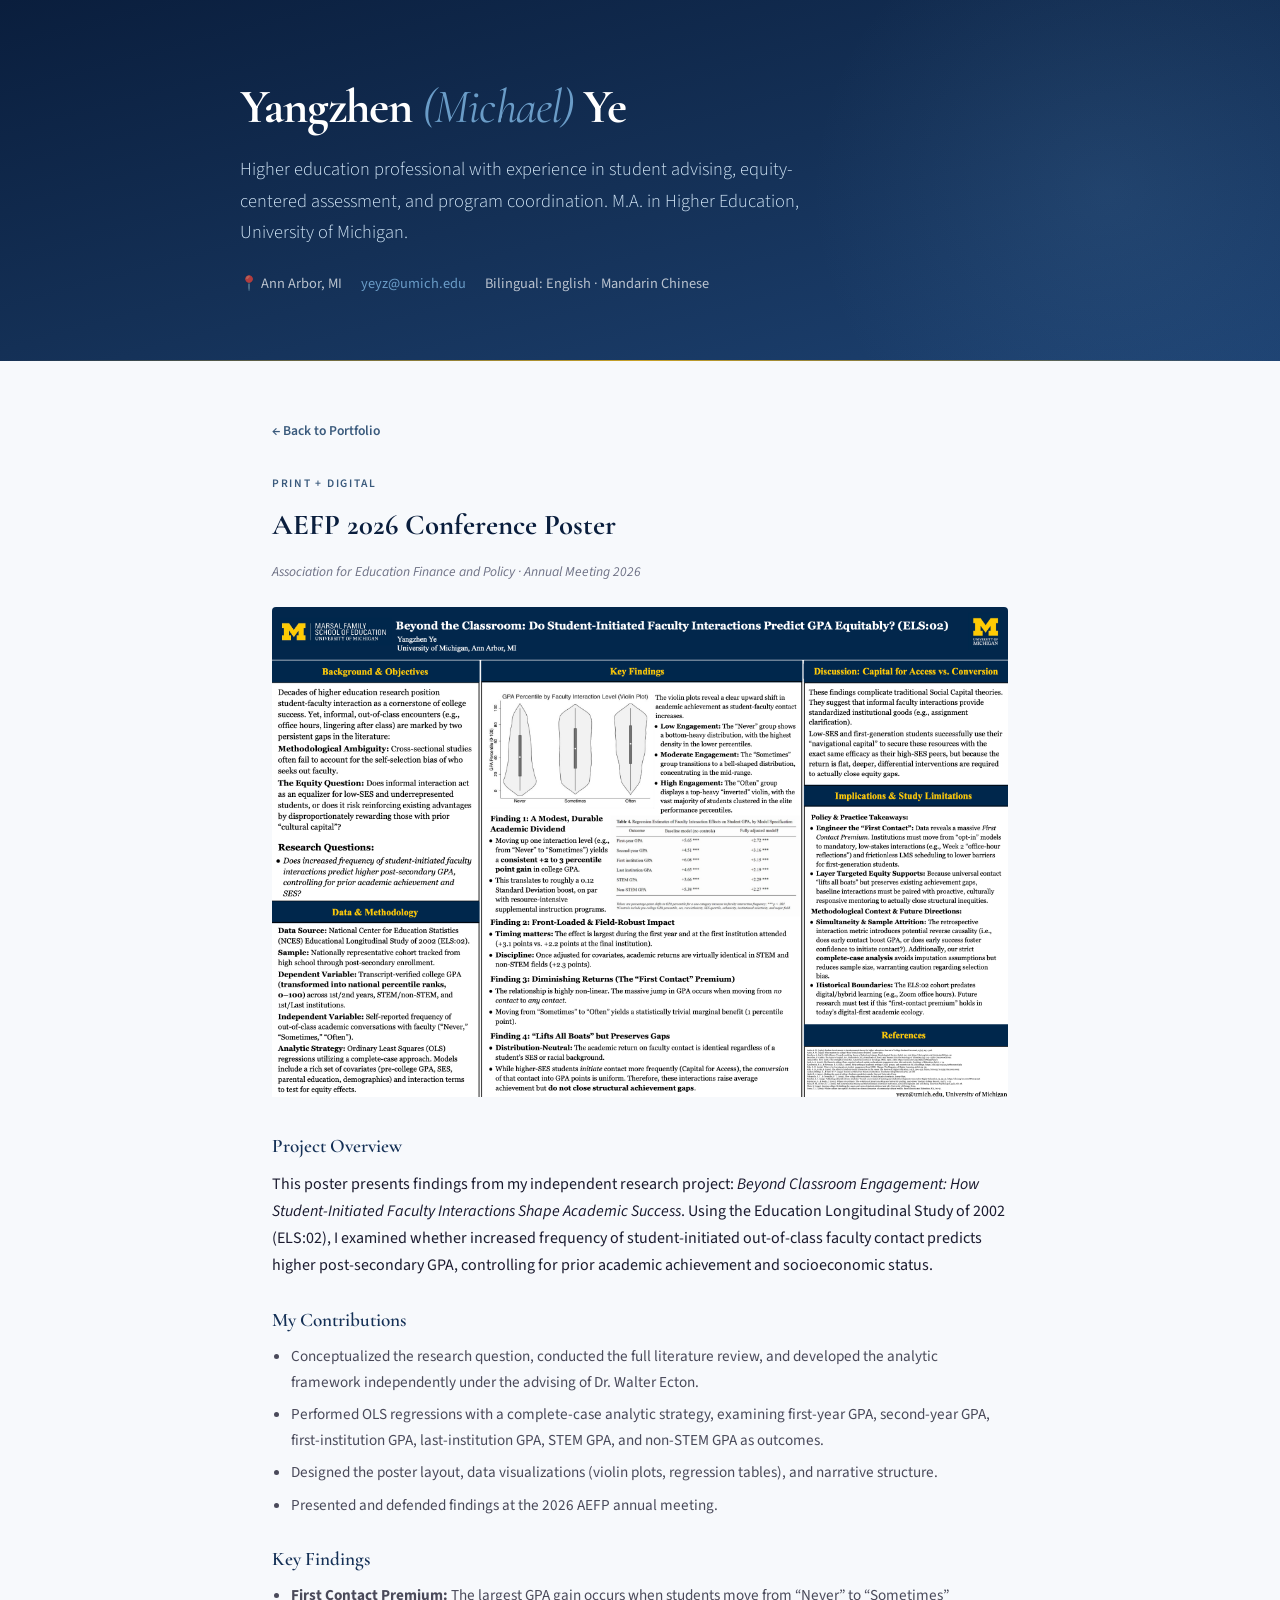
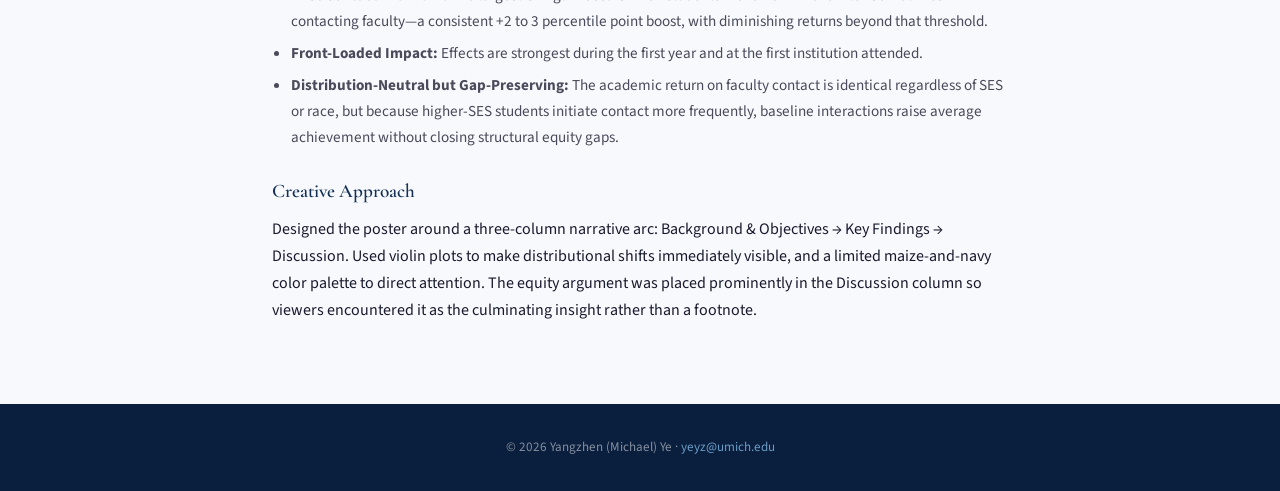
==== aefp.html @ fb5f132b "Add files via upload" ====
<!DOCTYPE html>
<html lang="en">
<head>
<meta charset="UTF-8">
<meta name="viewport" content="width=device-width, initial-scale=1.0">
<title>AEFP 2026 Conference Poster &mdash; Yangzhen (Michael) Ye</title>
<link rel="preconnect" href="https://fonts.googleapis.com"><link href="https://fonts.googleapis.com/css2?family=Cormorant+Garamond:ital,wght@0,400;0,600;0,700;1,400&family=Source+Sans+3:wght@300;400;500;600&display=swap" rel="stylesheet">
<style>
*, *::before, *::after { margin: 0; padding: 0; box-sizing: border-box; }
:root {
  --navy: #0a1e3d; --navy-mid: #143056; --navy-light: #1d4272;
  --slate: #3a5a7c; --sky: #6a9cc7; --ice: #d0e4f5;
  --cream: #f7f9fc; --white: #ffffff; --gold: #c9a227;
  --text: #1a1a2e; --text-mid: #4a4a5a; --text-light: #6e7185;
  --font-display: 'Cormorant Garamond', Georgia, serif;
  --font-body: 'Source Sans 3', 'Segoe UI', sans-serif;
}
html { scroll-behavior: smooth; }
body { font-family: var(--font-body); color: var(--text); background: var(--cream); line-height: 1.7; -webkit-font-smoothing: antialiased; }

/* HERO */
.hero { background: linear-gradient(165deg, var(--navy) 0%, var(--navy-mid) 50%, var(--navy-light) 100%); color: var(--white); padding: 5rem 2rem 4rem; position: relative; overflow: hidden; }
.hero::before { content: ''; position: absolute; top: -30%; right: -10%; width: 600px; height: 600px; background: radial-gradient(circle, rgba(106,156,199,0.12) 0%, transparent 70%); border-radius: 50%; }
.hero::after { content: ''; position: absolute; bottom: 0; left: 0; right: 0; height: 1px; background: linear-gradient(90deg, transparent, var(--gold), transparent); }
.hero-inner { max-width: 800px; margin: 0 auto; position: relative; z-index: 1; }
.hero h1 { font-family: var(--font-display); font-size: 3rem; font-weight: 700; letter-spacing: -0.02em; line-height: 1.15; margin-bottom: 0.4em; }
.hero h1 span { color: var(--sky); font-weight: 400; font-style: italic; }
.hero-subtitle { font-size: 1.15rem; font-weight: 300; color: var(--ice); max-width: 600px; line-height: 1.7; margin-bottom: 1.5rem; }
.hero-contact { display: flex; flex-wrap: wrap; gap: 1.2rem; font-size: 0.9rem; color: rgba(255,255,255,0.7); }
.hero-contact a { color: var(--sky); text-decoration: none; transition: color 0.2s; }
.hero-contact a:hover { color: var(--gold); }

/* NAV */
.nav { background: var(--white); border-bottom: 1px solid var(--ice); position: sticky; top: 0; z-index: 100; padding: 0 2rem; }
.nav-inner { max-width: 800px; margin: 0 auto; display: flex; gap: 2rem; overflow-x: auto; }
.nav a { display: block; padding: 1rem 0; font-size: 0.82rem; font-weight: 600; text-transform: uppercase; letter-spacing: 0.1em; color: var(--text-light); text-decoration: none; white-space: nowrap; border-bottom: 2px solid transparent; transition: color 0.2s, border-color 0.2s; }
.nav a:hover { color: var(--navy); border-bottom-color: var(--gold); }

/* MAIN */
.main { max-width: 800px; margin: 0 auto; padding: 0 2rem; }
.section { padding: 3.5rem 0 3rem; border-bottom: 1px solid #e2e8f0; }
.section:last-child { border-bottom: none; }
.section-label { font-size: 0.72rem; font-weight: 600; text-transform: uppercase; letter-spacing: 0.15em; color: var(--slate); margin-bottom: 0.5rem; }
.section h2 { font-family: var(--font-display); font-size: 2rem; font-weight: 700; color: var(--navy); margin-bottom: 0.6rem; }
.section-intro { color: var(--text-mid); font-size: 1rem; max-width: 620px; margin-bottom: 2rem; }

/* PROJECT CARD */
.project { background: var(--white); border: 1px solid #e2e8f0; border-radius: 6px; padding: 1.8rem 2rem; margin-bottom: 1.2rem; transition: box-shadow 0.25s, border-color 0.25s; }
.project:hover { box-shadow: 0 4px 20px rgba(10,30,61,0.07); border-color: var(--sky); }
.project-header { display: flex; justify-content: space-between; align-items: flex-start; gap: 1rem; margin-bottom: 0.6rem; }
.project h3 { font-family: var(--font-display); font-size: 1.35rem; font-weight: 600; color: var(--navy-mid); }
.project h3 a { color: inherit; text-decoration: none; border-bottom: 1px solid transparent; transition: border-color 0.2s; }
.project h3 a:hover { border-bottom-color: var(--gold); }
.project-tag { font-size: 0.7rem; font-weight: 600; text-transform: uppercase; letter-spacing: 0.08em; padding: 0.25em 0.7em; border-radius: 3px; white-space: nowrap; flex-shrink: 0; }
.tag-print { background: var(--ice); color: var(--navy-mid); }
.tag-digital { background: #e8f5e9; color: #2e6b33; }
.tag-both { background: #fff3e0; color: #8a5a00; }
.project-context { font-size: 0.85rem; color: var(--text-light); margin-bottom: 0.7rem; font-style: italic; }
.project p { color: var(--text-mid); font-size: 0.95rem; line-height: 1.7; margin-bottom: 0.8rem; }

/* THUMBNAIL (overview on index) */
.project-thumb { width: 100%; aspect-ratio: 16/9; border-radius: 4px; margin-bottom: 1rem; overflow: hidden; cursor: pointer; }
.project-thumb img { width: 100%; height: 100%; object-fit: cover; transition: transform 0.3s; }
.project-thumb:hover img { transform: scale(1.03); }
.project-thumb.ratio-3-2 { aspect-ratio: 3/2; }
.project-thumb img.contain { object-fit: contain; background: #f0f4f8; }
.project-thumb img.dark-bg { background: #0a1e3d; }

/* EXPANDABLE DETAILS */
.project-details { max-height: 0; overflow: hidden; transition: max-height 0.4s ease; }
.project.expanded .project-details { max-height: 600px; }
.expand-btn { display: inline-flex; align-items: center; gap: 0.4rem; font-size: 0.82rem; font-weight: 600; color: var(--slate); background: none; border: none; cursor: pointer; padding: 0.5rem 0; transition: color 0.2s; }
.expand-btn:hover { color: var(--navy); }
.expand-btn .arrow { display: inline-block; transition: transform 0.3s; font-size: 0.7rem; }
.project.expanded .expand-btn .arrow { transform: rotate(180deg); }

/* PROJECT APPROACH */
.project-approach { background: var(--cream); border-left: 3px solid var(--gold); padding: 0.8rem 1rem; margin-top: 1rem; border-radius: 0 4px 4px 0; }
.project-approach strong { font-size: 0.78rem; text-transform: uppercase; letter-spacing: 0.08em; color: var(--slate); display: block; margin-bottom: 0.3rem; }
.project-approach span { font-size: 0.9rem; color: var(--text-mid); line-height: 1.6; }

/* VIEW PROJECT LINK */
.project-link { display: inline-block; margin-top: 0.8rem; font-size: 0.85rem; font-weight: 600; color: var(--navy-mid); text-decoration: none; border-bottom: 1px solid var(--sky); padding-bottom: 1px; transition: color 0.2s, border-color 0.2s; }
.project-link:hover { color: var(--gold); border-color: var(--gold); }

/* IMAGE GALLERY (detail pages) */
.project-gallery { display: grid; gap: 8px; margin-bottom: 1rem; border-radius: 4px; overflow: hidden; }
.project-gallery.grid-2 { grid-template-columns: 1fr 1fr; }
.project-gallery.grid-2 img { aspect-ratio: 4/3; }
.project-gallery.grid-3 { grid-template-columns: 1fr 1fr 1fr; }
.project-gallery img { width: 100%; height: 100%; object-fit: cover; border-radius: 3px; border: 1px solid #e2e8f0; cursor: pointer; transition: transform 0.2s, box-shadow 0.2s; }
.project-gallery img:hover { transform: scale(1.02); box-shadow: 0 2px 12px rgba(10,30,61,0.12); }

/* FULL IMAGE (detail pages) */
.project-full-image { width: 100%; border-radius: 4px; margin-bottom: 1.5rem; overflow: hidden; }
.project-full-image img { width: 100%; object-fit: contain; }

/* ABOUT */
.about-grid { display: grid; grid-template-columns: 1fr 1fr; gap: 1.5rem; }
.about-item h4 { font-size: 0.78rem; font-weight: 600; text-transform: uppercase; letter-spacing: 0.1em; color: var(--slate); margin-bottom: 0.4rem; }
.about-item p { font-size: 0.95rem; color: var(--text-mid); line-height: 1.6; }

/* LIGHTBOX */
.lightbox { display: none; position: fixed; inset: 0; background: rgba(10,30,61,0.92); z-index: 1000; align-items: center; justify-content: center; cursor: zoom-out; padding: 2rem; }
.lightbox.active { display: flex; }
.lightbox img { max-width: 90vw; max-height: 90vh; object-fit: contain; border-radius: 4px; box-shadow: 0 8px 40px rgba(0,0,0,0.4); }

/* FOOTER */
.footer { background: var(--navy); color: rgba(255,255,255,0.5); text-align: center; padding: 2rem; font-size: 0.82rem; margin-top: 2rem; }
.footer a { color: var(--sky); text-decoration: none; }

/* BACK LINK (detail pages) */
.back-link { display: inline-flex; align-items: center; gap: 0.4rem; font-size: 0.85rem; font-weight: 600; color: var(--slate); text-decoration: none; margin-bottom: 2rem; transition: color 0.2s; }
.back-link:hover { color: var(--navy); }

/* DETAIL PAGE BODY */
.detail-body h4 { font-family: var(--font-display); font-size: 1.2rem; font-weight: 600; color: var(--navy-mid); margin: 1.5rem 0 0.5rem; }
.detail-body ul { margin-left: 1.2em; margin-bottom: 1rem; }
.detail-body li { color: var(--text-mid); font-size: 0.95rem; line-height: 1.7; margin-bottom: 0.4rem; }

/* RESPONSIVE */
@media (max-width: 640px) {
  .hero { padding: 3.5rem 1.5rem 3rem; }
  .hero h1 { font-size: 2.2rem; }
  .main { padding: 0 1.5rem; }
  .project { padding: 1.4rem 1.2rem; }
  .about-grid { grid-template-columns: 1fr; }
  .nav-inner { gap: 1.2rem; }
  .project-gallery.grid-3 { grid-template-columns: 1fr 1fr; }
}

@keyframes fadeUp {
  from { opacity: 0; transform: translateY(18px); }
  to { opacity: 1; transform: translateY(0); }
}
.hero-inner > * { animation: fadeUp 0.6s ease-out both; }
.hero h1 { animation-delay: 0.1s; }
.hero-subtitle { animation-delay: 0.2s; }
.hero-contact { animation-delay: 0.3s; }
</style>
</head>
<body>


<header class="hero">
  <div class="hero-inner">
    <h1>Yangzhen <span>(Michael)</span> Ye</h1>
    <p class="hero-subtitle">
      Higher education professional with experience in student advising, equity-centered assessment, and program coordination. M.A. in Higher Education, University of Michigan.
    </p>
    <div class="hero-contact">
      <span>&#x1F4CD; Ann Arbor, MI</span>
      <a href="mailto:yeyz&#64;umich.edu">yeyz&#64;umich.edu</a>
      <span>Bilingual: English &middot; Mandarin Chinese</span>
    </div>
  </div>
</header>


<main class="main">
  <section class="section" style="border-bottom:none;">
    <a href="../index.html" class="back-link">&larr; Back to Portfolio</a>

    <div class="section-label">Print + Digital</div>
    <h2 style="font-size:1.8rem;">AEFP 2026 Conference Poster</h2>
    <p class="project-context" style="margin-bottom:1.5rem;">Association for Education Finance and Policy &middot; Annual Meeting 2026</p>

    
          <div class="project-full-image">
            <img src="../poster.png" alt="Full AEFP 2026 research poster" onclick="openLightbox(this)" style="cursor:pointer;">
          </div>
        

    <div class="detail-body">
      
          <h4>Project Overview</h4>
          <p>This poster presents findings from my independent research project: <em>Beyond Classroom Engagement: How Student-Initiated Faculty Interactions Shape Academic Success</em>. Using the Education Longitudinal Study of 2002 (ELS:02), I examined whether increased frequency of student-initiated out-of-class faculty contact predicts higher post-secondary GPA, controlling for prior academic achievement and socioeconomic status.</p>

          <h4>My Contributions</h4>
          <ul>
            <li>Conceptualized the research question, conducted the full literature review, and developed the analytic framework independently under the advising of Dr. Walter Ecton.</li>
            <li>Performed OLS regressions with a complete-case analytic strategy, examining first-year GPA, second-year GPA, first-institution GPA, last-institution GPA, STEM GPA, and non-STEM GPA as outcomes.</li>
            <li>Designed the poster layout, data visualizations (violin plots, regression tables), and narrative structure.</li>
            <li>Presented and defended findings at the 2026 AEFP annual meeting.</li>
          </ul>

          <h4>Key Findings</h4>
          <ul>
            <li><strong>First Contact Premium:</strong> The largest GPA gain occurs when students move from &ldquo;Never&rdquo; to &ldquo;Sometimes&rdquo; contacting faculty&mdash;a consistent +2 to 3 percentile point boost, with diminishing returns beyond that threshold.</li>
            <li><strong>Front-Loaded Impact:</strong> Effects are strongest during the first year and at the first institution attended.</li>
            <li><strong>Distribution-Neutral but Gap-Preserving:</strong> The academic return on faculty contact is identical regardless of SES or race, but because higher-SES students initiate contact more frequently, baseline interactions raise average achievement without closing structural equity gaps.</li>
          </ul>

          <h4>Creative Approach</h4>
          <p>Designed the poster around a three-column narrative arc: Background &amp; Objectives &rarr; Key Findings &rarr; Discussion. Used violin plots to make distributional shifts immediately visible, and a limited maize-and-navy color palette to direct attention. The equity argument was placed prominently in the Discussion column so viewers encountered it as the culminating insight rather than a footnote.</p>
        
    </div>
  </section>
</main>


<div class="lightbox" id="lightbox" onclick="this.classList.remove('active')">
  <img id="lightbox-img" src="" alt="">
</div>


<footer class="footer">
  <p>&copy; 2026 Yangzhen (Michael) Ye &middot; <a href="mailto:yeyz&#64;umich.edu">yeyz&#64;umich.edu</a></p>
</footer>


<script>
function openLightbox(el) {
  event.stopPropagation();
  var lb = document.getElementById('lightbox');
  document.getElementById('lightbox-img').src = el.src;
  lb.classList.add('active');
}
function toggleExpand(btn) {
  btn.closest('.project').classList.toggle('expanded');
}
</script>

</body>
</html>
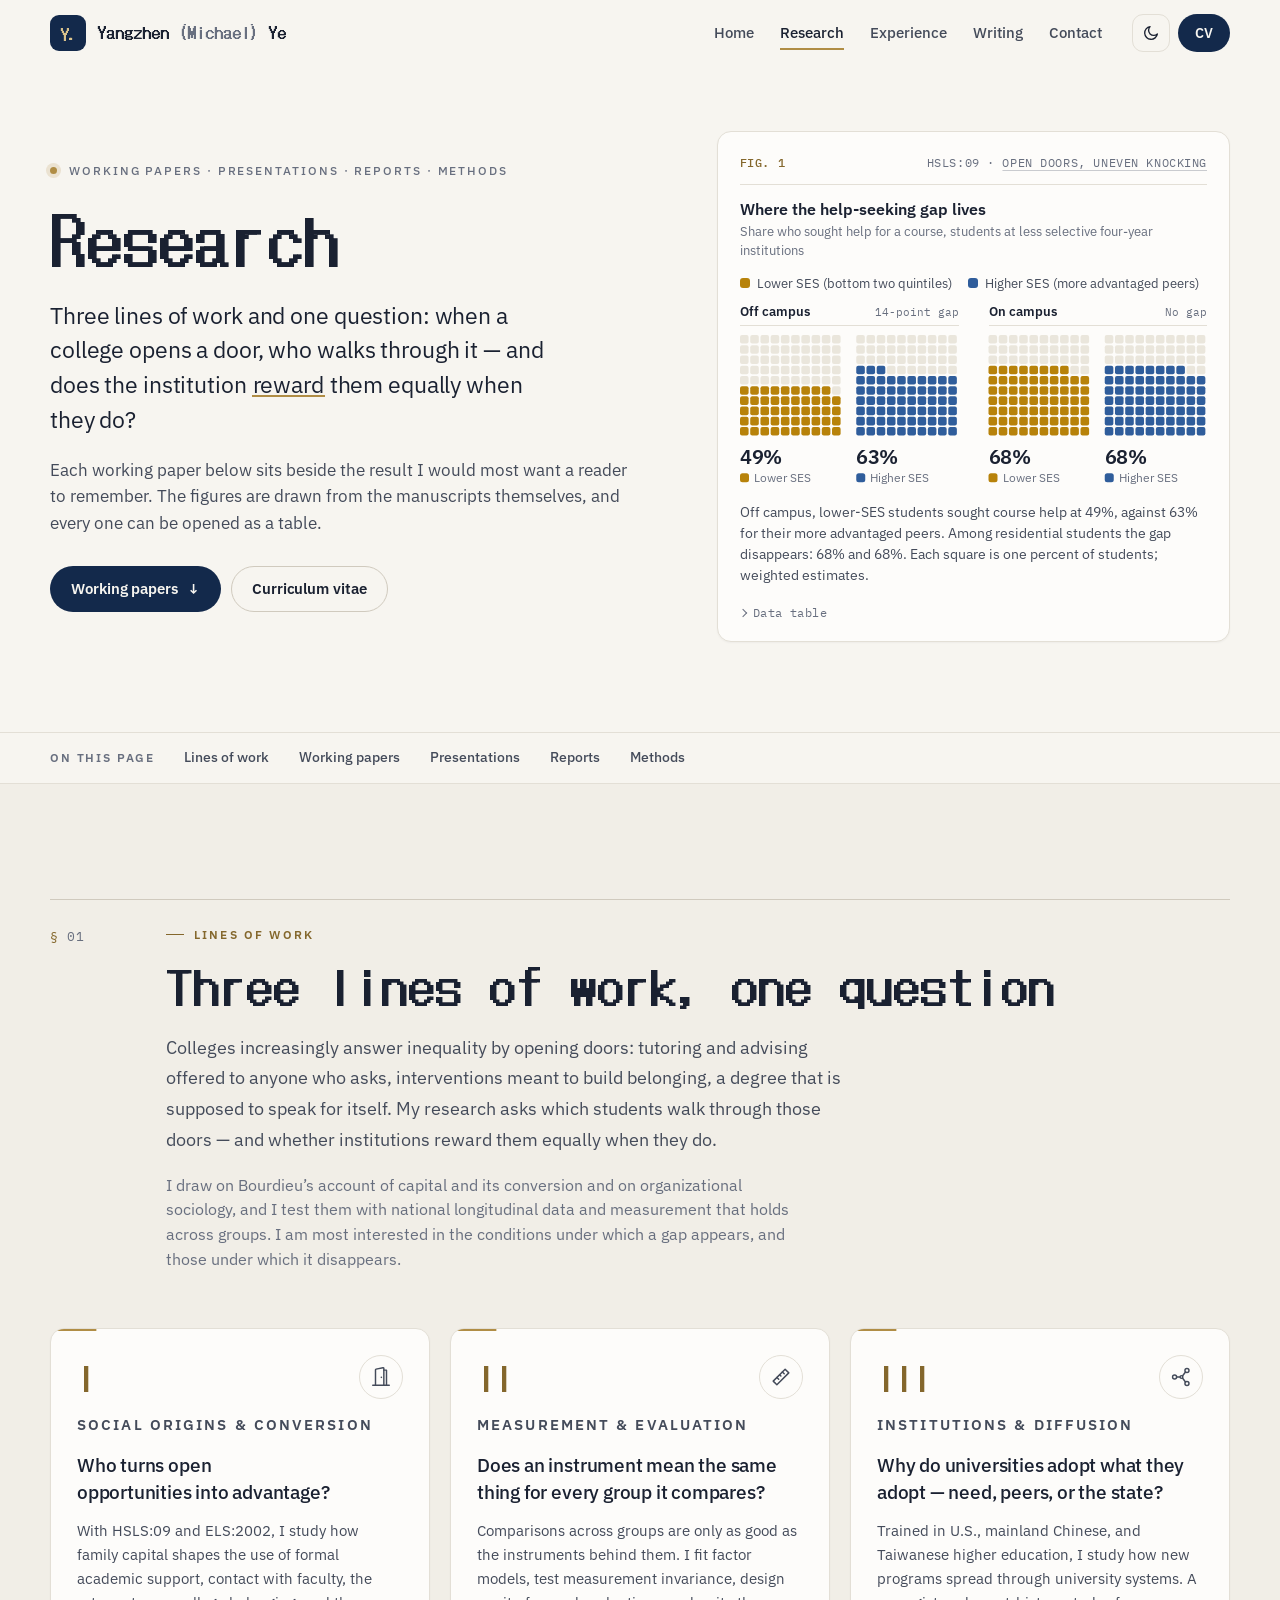
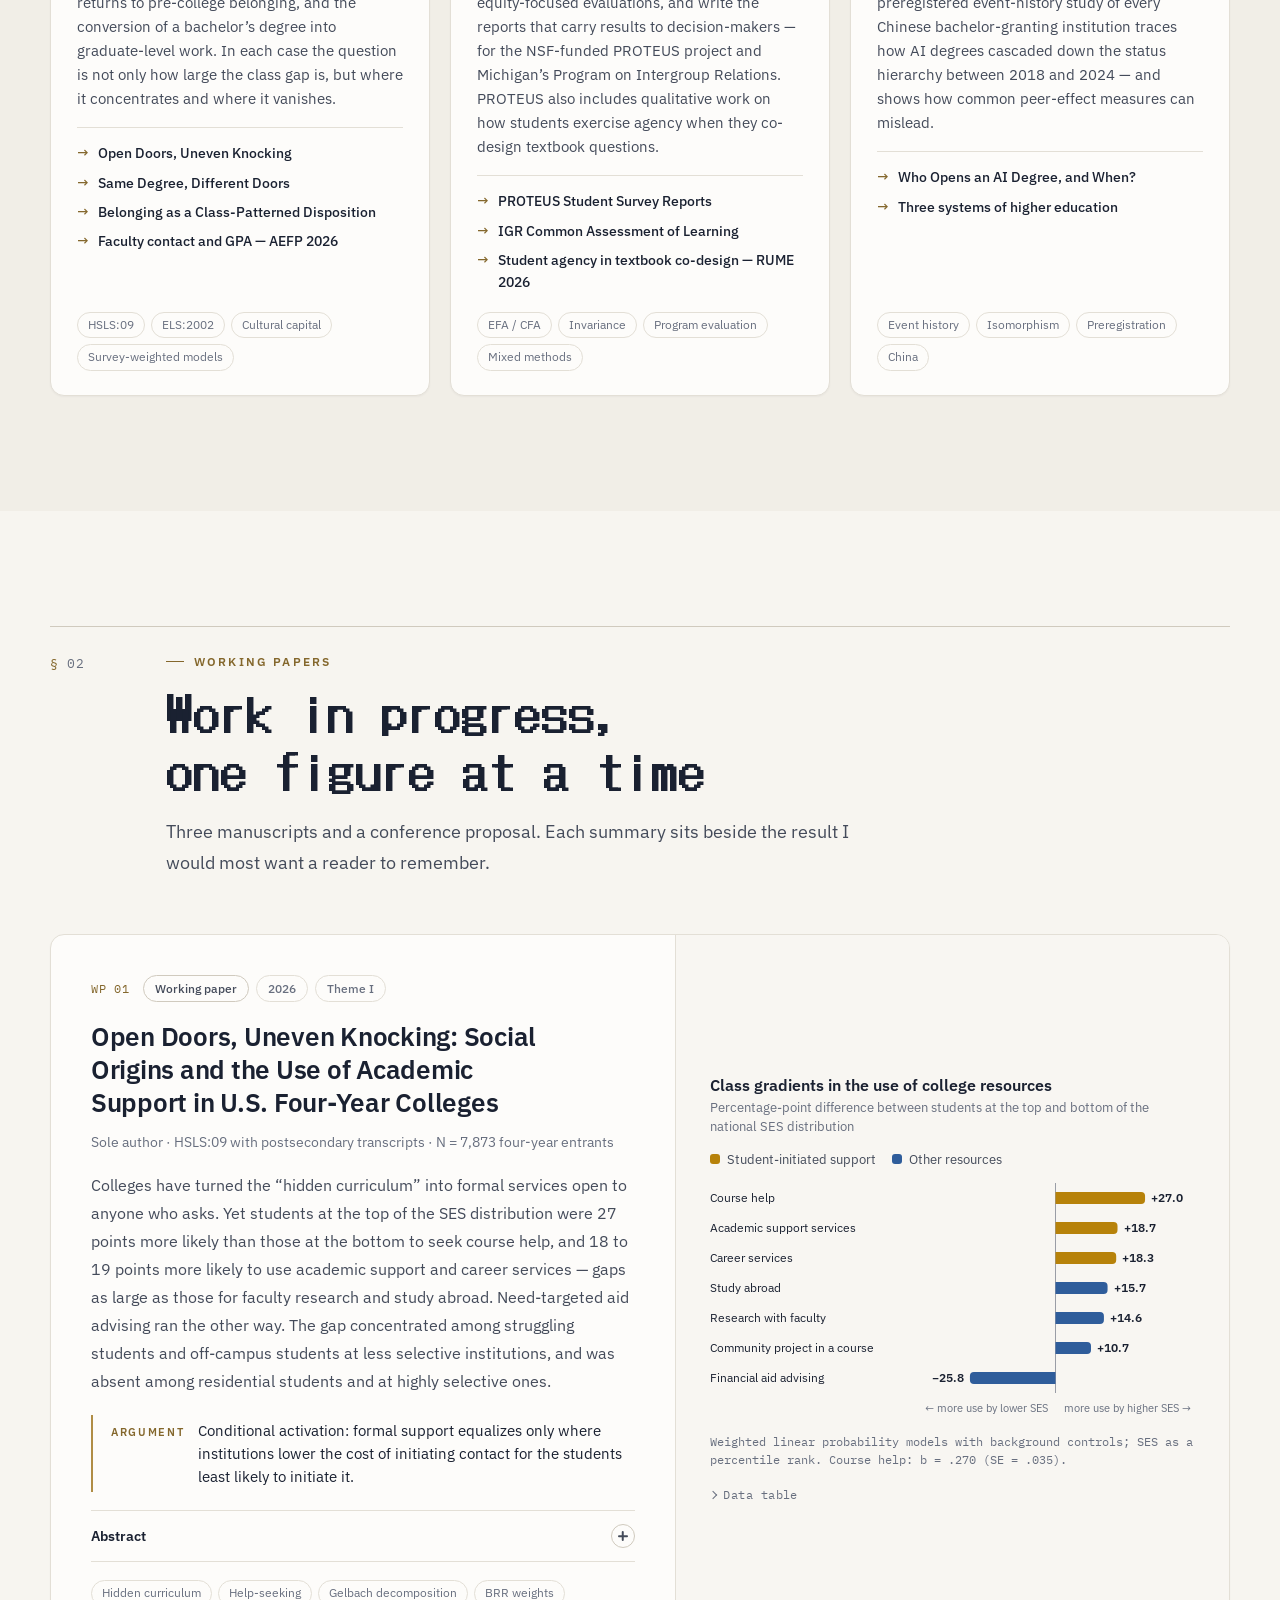
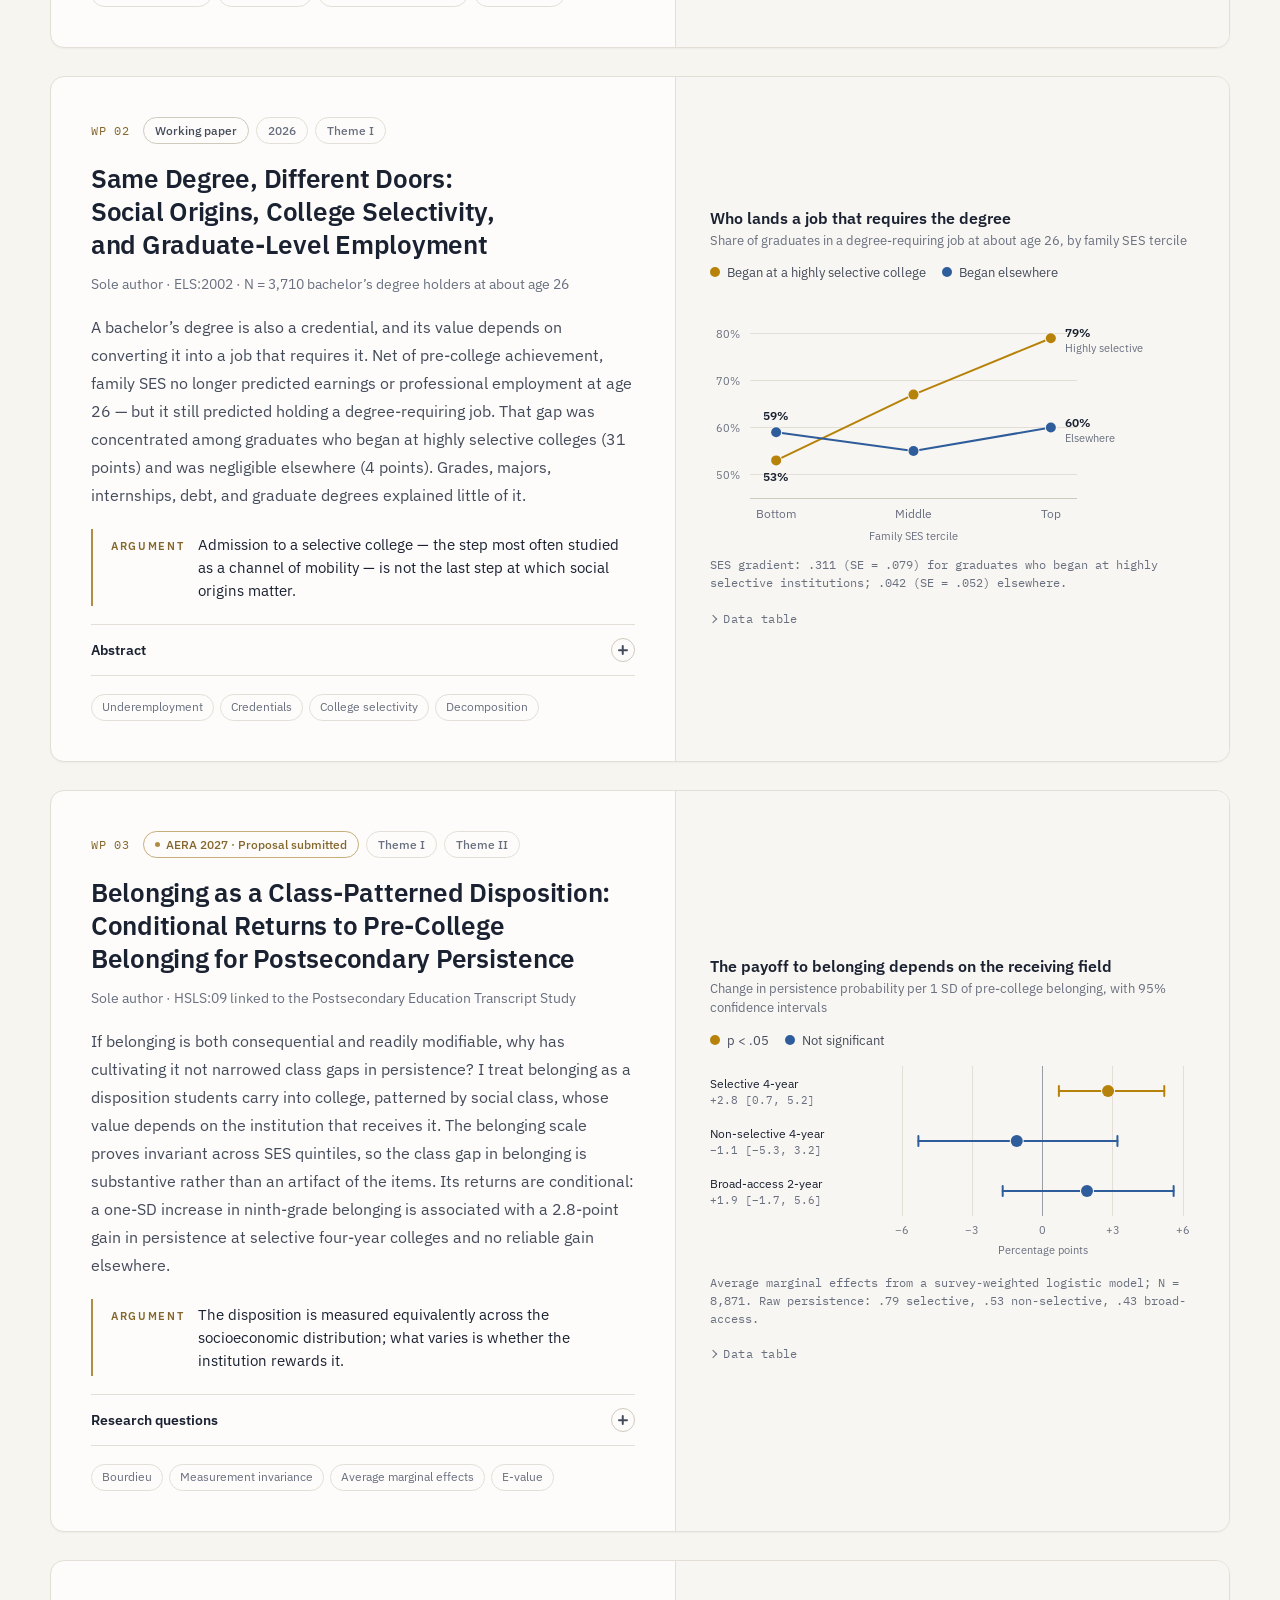
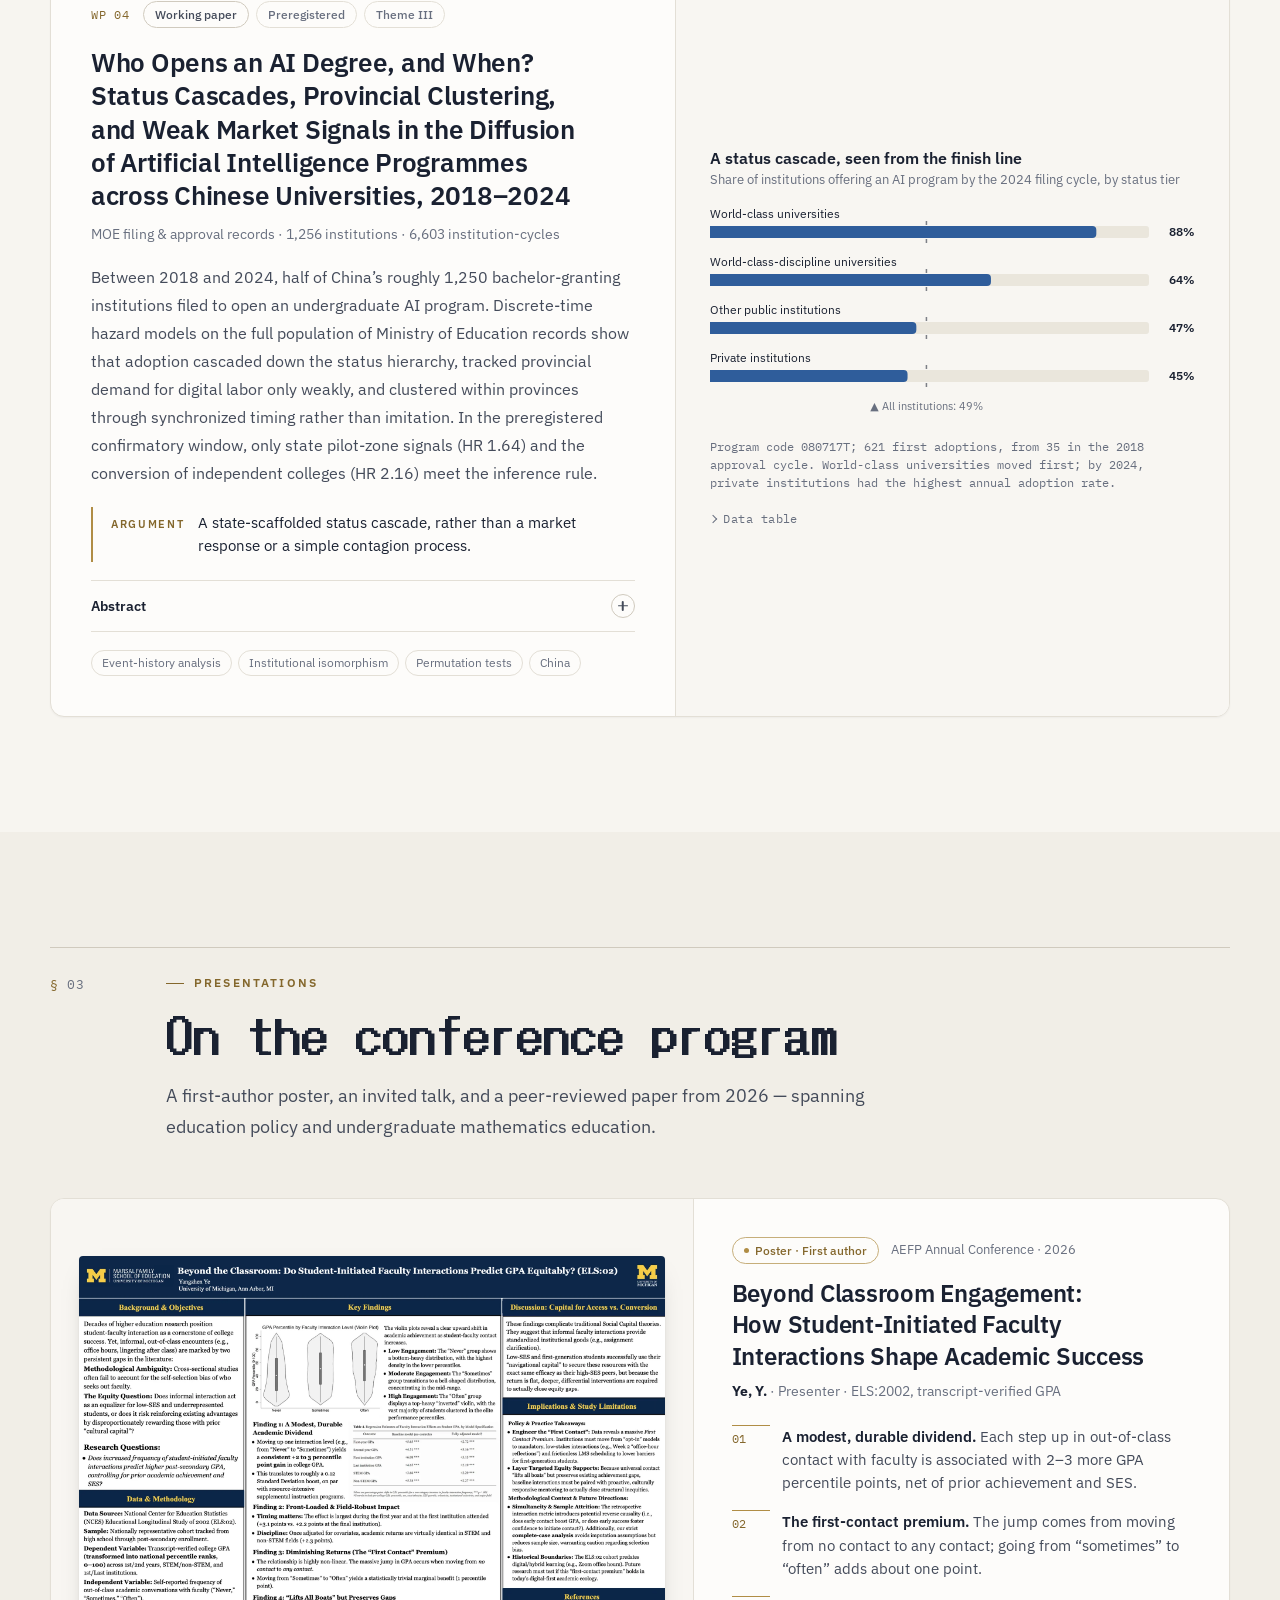
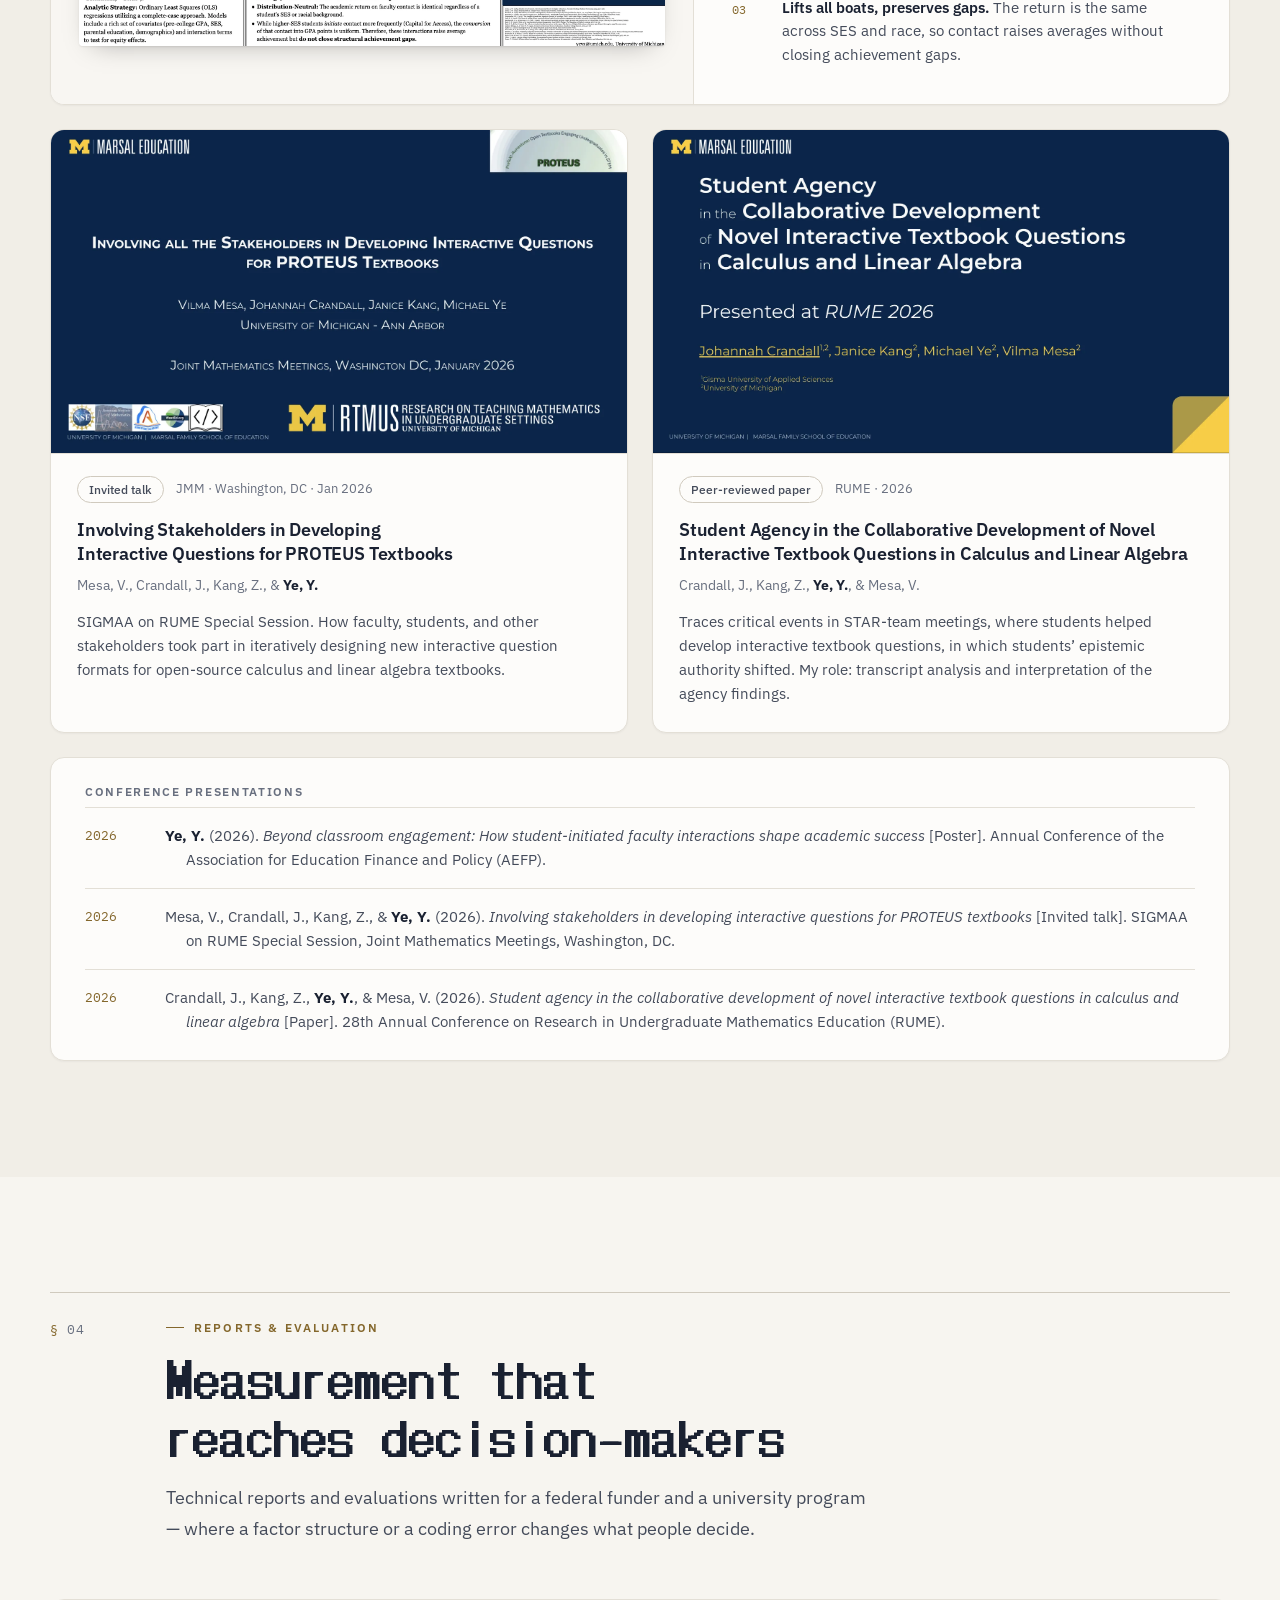
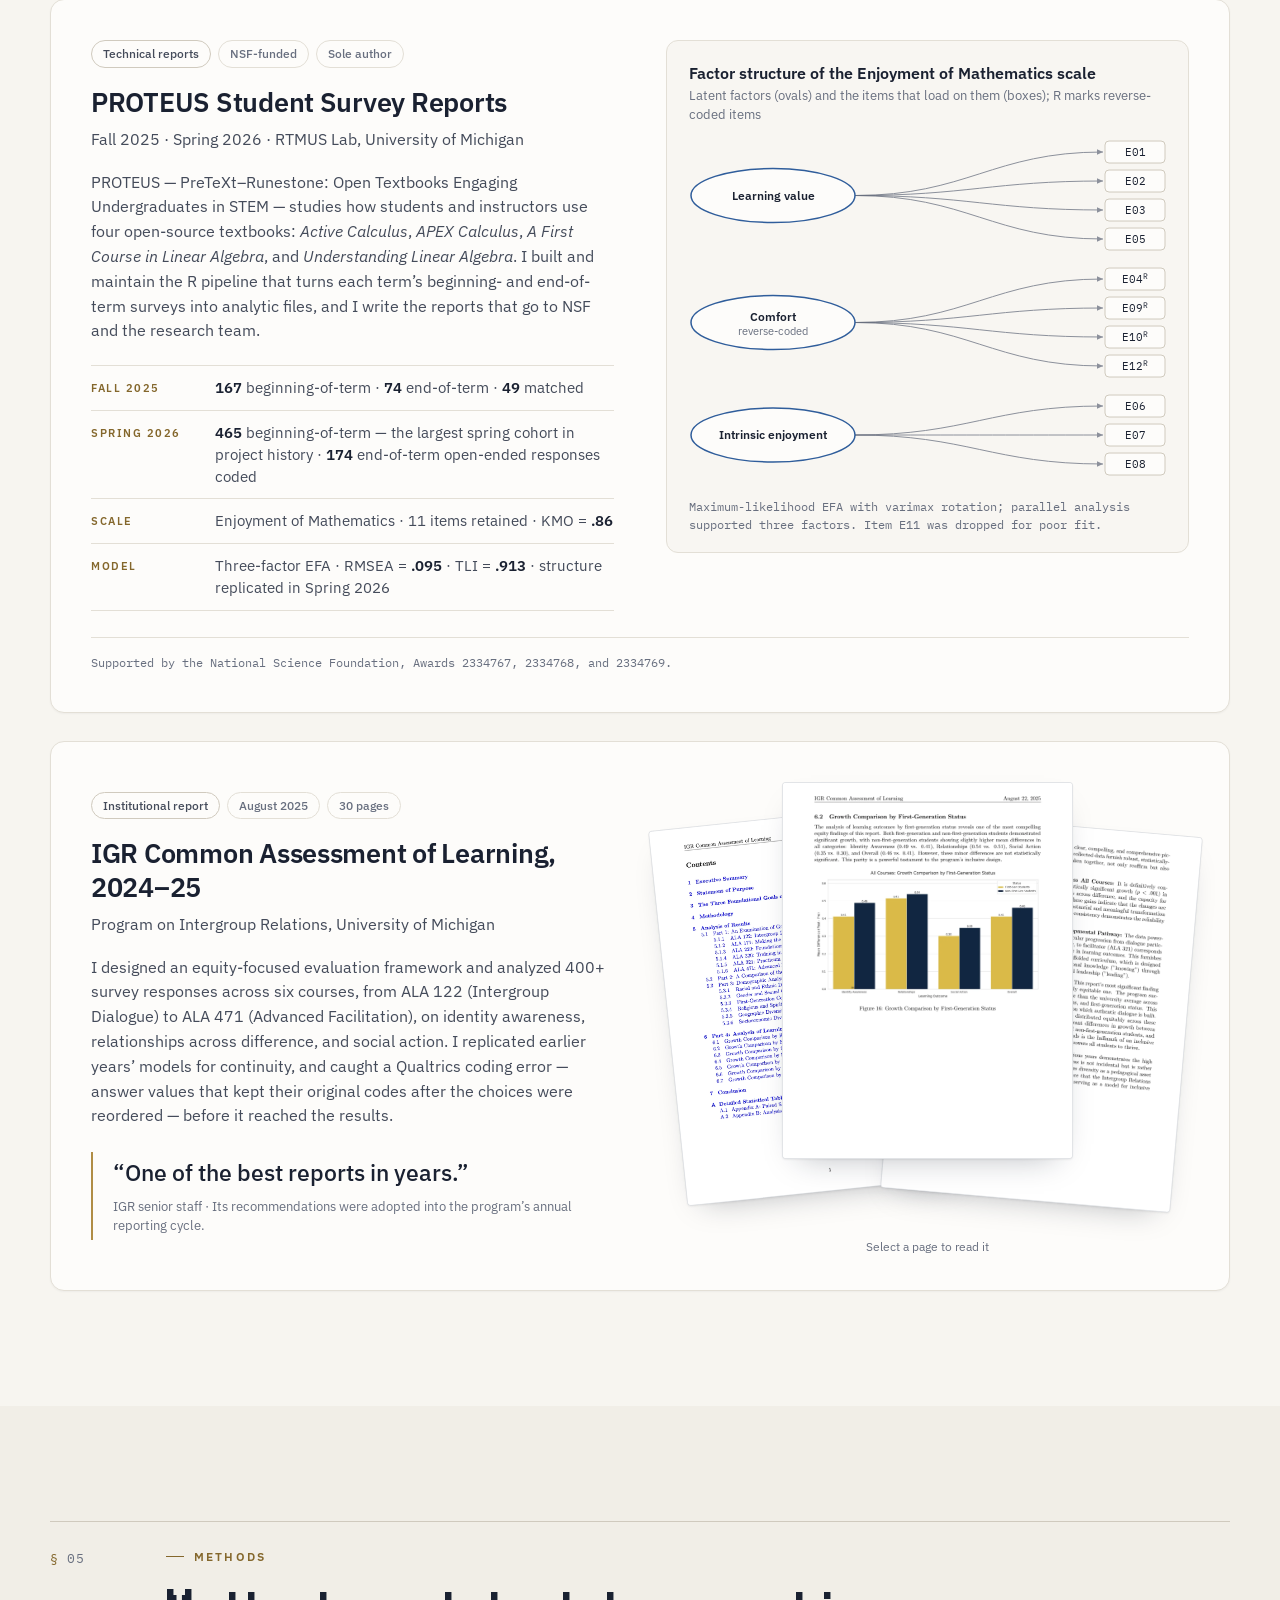
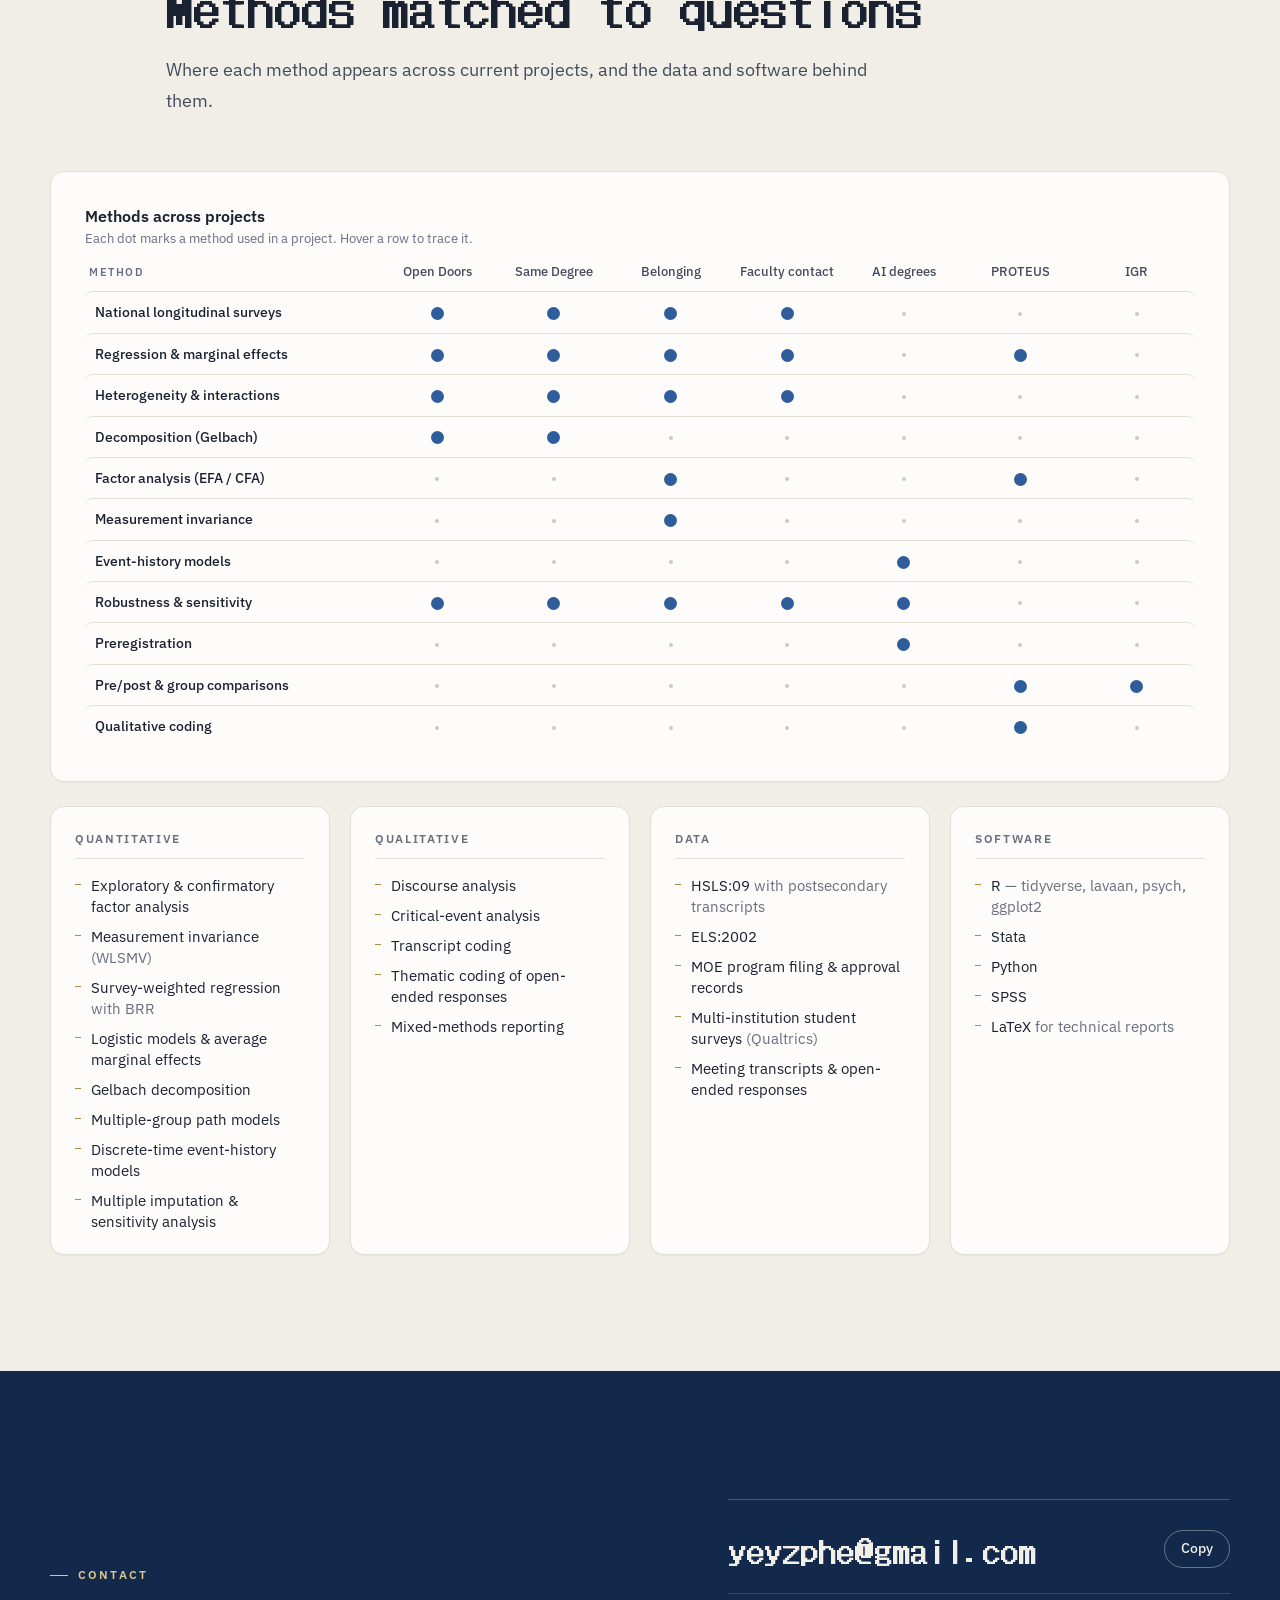
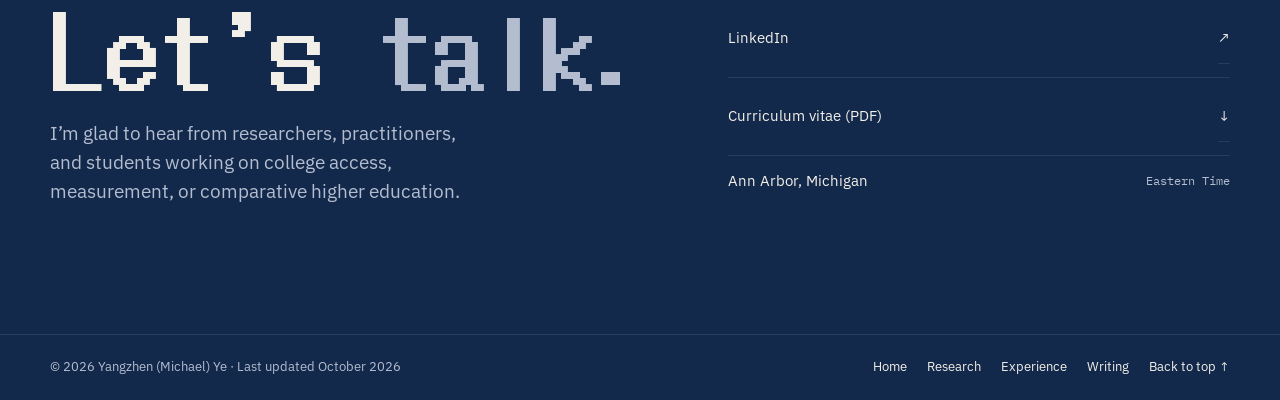
==== commit 0c77fcbb: "Redesign site: home, research, experience, and writing pages Replaces the single-page portfolio with" ====
--- a/aefp.html
+++ b/aefp.html
@@ -1,225 +1,14 @@
-<!DOCTYPE html>
+<!doctype html>
 <html lang="en">
 <head>
-<meta charset="UTF-8">
-<meta name="viewport" content="width=device-width, initial-scale=1.0">
-<title>AEFP 2026 Conference Poster &mdash; Yangzhen (Michael) Ye</title>
-<link rel="preconnect" href="https://fonts.googleapis.com"><link href="https://fonts.googleapis.com/css2?family=Cormorant+Garamond:ital,wght@0,400;0,600;0,700;1,400&family=Source+Sans+3:wght@300;400;500;600&display=swap" rel="stylesheet">
-<style>
-*, *::before, *::after { margin: 0; padding: 0; box-sizing: border-box; }
-:root {
-  --navy: #0a1e3d; --navy-mid: #143056; --navy-light: #1d4272;
-  --slate: #3a5a7c; --sky: #6a9cc7; --ice: #d0e4f5;
-  --cream: #f7f9fc; --white: #ffffff; --gold: #c9a227;
-  --text: #1a1a2e; --text-mid: #4a4a5a; --text-light: #6e7185;
-  --font-display: 'Cormorant Garamond', Georgia, serif;
-  --font-body: 'Source Sans 3', 'Segoe UI', sans-serif;
-}
-html { scroll-behavior: smooth; }
-body { font-family: var(--font-body); color: var(--text); background: var(--cream); line-height: 1.7; -webkit-font-smoothing: antialiased; }
-
-/* HERO */
-.hero { background: linear-gradient(165deg, var(--navy) 0%, var(--navy-mid) 50%, var(--navy-light) 100%); color: var(--white); padding: 5rem 2rem 4rem; position: relative; overflow: hidden; }
-.hero::before { content: ''; position: absolute; top: -30%; right: -10%; width: 600px; height: 600px; background: radial-gradient(circle, rgba(106,156,199,0.12) 0%, transparent 70%); border-radius: 50%; }
-.hero::after { content: ''; position: absolute; bottom: 0; left: 0; right: 0; height: 1px; background: linear-gradient(90deg, transparent, var(--gold), transparent); }
-.hero-inner { max-width: 800px; margin: 0 auto; position: relative; z-index: 1; }
-.hero h1 { font-family: var(--font-display); font-size: 3rem; font-weight: 700; letter-spacing: -0.02em; line-height: 1.15; margin-bottom: 0.4em; }
-.hero h1 span { color: var(--sky); font-weight: 400; font-style: italic; }
-.hero-subtitle { font-size: 1.15rem; font-weight: 300; color: var(--ice); max-width: 600px; line-height: 1.7; margin-bottom: 1.5rem; }
-.hero-contact { display: flex; flex-wrap: wrap; gap: 1.2rem; font-size: 0.9rem; color: rgba(255,255,255,0.7); }
-.hero-contact a { color: var(--sky); text-decoration: none; transition: color 0.2s; }
-.hero-contact a:hover { color: var(--gold); }
-
-/* NAV */
-.nav { background: var(--white); border-bottom: 1px solid var(--ice); position: sticky; top: 0; z-index: 100; padding: 0 2rem; }
-.nav-inner { max-width: 800px; margin: 0 auto; display: flex; gap: 2rem; overflow-x: auto; }
-.nav a { display: block; padding: 1rem 0; font-size: 0.82rem; font-weight: 600; text-transform: uppercase; letter-spacing: 0.1em; color: var(--text-light); text-decoration: none; white-space: nowrap; border-bottom: 2px solid transparent; transition: color 0.2s, border-color 0.2s; }
-.nav a:hover { color: var(--navy); border-bottom-color: var(--gold); }
-
-/* MAIN */
-.main { max-width: 800px; margin: 0 auto; padding: 0 2rem; }
-.section { padding: 3.5rem 0 3rem; border-bottom: 1px solid #e2e8f0; }
-.section:last-child { border-bottom: none; }
-.section-label { font-size: 0.72rem; font-weight: 600; text-transform: uppercase; letter-spacing: 0.15em; color: var(--slate); margin-bottom: 0.5rem; }
-.section h2 { font-family: var(--font-display); font-size: 2rem; font-weight: 700; color: var(--navy); margin-bottom: 0.6rem; }
-.section-intro { color: var(--text-mid); font-size: 1rem; max-width: 620px; margin-bottom: 2rem; }
-
-/* PROJECT CARD */
-.project { background: var(--white); border: 1px solid #e2e8f0; border-radius: 6px; padding: 1.8rem 2rem; margin-bottom: 1.2rem; transition: box-shadow 0.25s, border-color 0.25s; }
-.project:hover { box-shadow: 0 4px 20px rgba(10,30,61,0.07); border-color: var(--sky); }
-.project-header { display: flex; justify-content: space-between; align-items: flex-start; gap: 1rem; margin-bottom: 0.6rem; }
-.project h3 { font-family: var(--font-display); font-size: 1.35rem; font-weight: 600; color: var(--navy-mid); }
-.project h3 a { color: inherit; text-decoration: none; border-bottom: 1px solid transparent; transition: border-color 0.2s; }
-.project h3 a:hover { border-bottom-color: var(--gold); }
-.project-tag { font-size: 0.7rem; font-weight: 600; text-transform: uppercase; letter-spacing: 0.08em; padding: 0.25em 0.7em; border-radius: 3px; white-space: nowrap; flex-shrink: 0; }
-.tag-print { background: var(--ice); color: var(--navy-mid); }
-.tag-digital { background: #e8f5e9; color: #2e6b33; }
-.tag-both { background: #fff3e0; color: #8a5a00; }
-.project-context { font-size: 0.85rem; color: var(--text-light); margin-bottom: 0.7rem; font-style: italic; }
-.project p { color: var(--text-mid); font-size: 0.95rem; line-height: 1.7; margin-bottom: 0.8rem; }
-
-/* THUMBNAIL (overview on index) */
-.project-thumb { width: 100%; aspect-ratio: 16/9; border-radius: 4px; margin-bottom: 1rem; overflow: hidden; cursor: pointer; }
-.project-thumb img { width: 100%; height: 100%; object-fit: cover; transition: transform 0.3s; }
-.project-thumb:hover img { transform: scale(1.03); }
-.project-thumb.ratio-3-2 { aspect-ratio: 3/2; }
-.project-thumb img.contain { object-fit: contain; background: #f0f4f8; }
-.project-thumb img.dark-bg { background: #0a1e3d; }
-
-/* EXPANDABLE DETAILS */
-.project-details { max-height: 0; overflow: hidden; transition: max-height 0.4s ease; }
-.project.expanded .project-details { max-height: 600px; }
-.expand-btn { display: inline-flex; align-items: center; gap: 0.4rem; font-size: 0.82rem; font-weight: 600; color: var(--slate); background: none; border: none; cursor: pointer; padding: 0.5rem 0; transition: color 0.2s; }
-.expand-btn:hover { color: var(--navy); }
-.expand-btn .arrow { display: inline-block; transition: transform 0.3s; font-size: 0.7rem; }
-.project.expanded .expand-btn .arrow { transform: rotate(180deg); }
-
-/* PROJECT APPROACH */
-.project-approach { background: var(--cream); border-left: 3px solid var(--gold); padding: 0.8rem 1rem; margin-top: 1rem; border-radius: 0 4px 4px 0; }
-.project-approach strong { font-size: 0.78rem; text-transform: uppercase; letter-spacing: 0.08em; color: var(--slate); display: block; margin-bottom: 0.3rem; }
-.project-approach span { font-size: 0.9rem; color: var(--text-mid); line-height: 1.6; }
-
-/* VIEW PROJECT LINK */
-.project-link { display: inline-block; margin-top: 0.8rem; font-size: 0.85rem; font-weight: 600; color: var(--navy-mid); text-decoration: none; border-bottom: 1px solid var(--sky); padding-bottom: 1px; transition: color 0.2s, border-color 0.2s; }
-.project-link:hover { color: var(--gold); border-color: var(--gold); }
-
-/* IMAGE GALLERY (detail pages) */
-.project-gallery { display: grid; gap: 8px; margin-bottom: 1rem; border-radius: 4px; overflow: hidden; }
-.project-gallery.grid-2 { grid-template-columns: 1fr 1fr; }
-.project-gallery.grid-2 img { aspect-ratio: 4/3; }
-.project-gallery.grid-3 { grid-template-columns: 1fr 1fr 1fr; }
-.project-gallery img { width: 100%; height: 100%; object-fit: cover; border-radius: 3px; border: 1px solid #e2e8f0; cursor: pointer; transition: transform 0.2s, box-shadow 0.2s; }
-.project-gallery img:hover { transform: scale(1.02); box-shadow: 0 2px 12px rgba(10,30,61,0.12); }
-
-/* FULL IMAGE (detail pages) */
-.project-full-image { width: 100%; border-radius: 4px; margin-bottom: 1.5rem; overflow: hidden; }
-.project-full-image img { width: 100%; object-fit: contain; }
-
-/* ABOUT */
-.about-grid { display: grid; grid-template-columns: 1fr 1fr; gap: 1.5rem; }
-.about-item h4 { font-size: 0.78rem; font-weight: 600; text-transform: uppercase; letter-spacing: 0.1em; color: var(--slate); margin-bottom: 0.4rem; }
-.about-item p { font-size: 0.95rem; color: var(--text-mid); line-height: 1.6; }
-
-/* LIGHTBOX */
-.lightbox { display: none; position: fixed; inset: 0; background: rgba(10,30,61,0.92); z-index: 1000; align-items: center; justify-content: center; cursor: zoom-out; padding: 2rem; }
-.lightbox.active { display: flex; }
-.lightbox img { max-width: 90vw; max-height: 90vh; object-fit: contain; border-radius: 4px; box-shadow: 0 8px 40px rgba(0,0,0,0.4); }
-
-/* FOOTER */
-.footer { background: var(--navy); color: rgba(255,255,255,0.5); text-align: center; padding: 2rem; font-size: 0.82rem; margin-top: 2rem; }
-.footer a { color: var(--sky); text-decoration: none; }
-
-/* BACK LINK (detail pages) */
-.back-link { display: inline-flex; align-items: center; gap: 0.4rem; font-size: 0.85rem; font-weight: 600; color: var(--slate); text-decoration: none; margin-bottom: 2rem; transition: color 0.2s; }
-.back-link:hover { color: var(--navy); }
-
-/* DETAIL PAGE BODY */
-.detail-body h4 { font-family: var(--font-display); font-size: 1.2rem; font-weight: 600; color: var(--navy-mid); margin: 1.5rem 0 0.5rem; }
-.detail-body ul { margin-left: 1.2em; margin-bottom: 1rem; }
-.detail-body li { color: var(--text-mid); font-size: 0.95rem; line-height: 1.7; margin-bottom: 0.4rem; }
-
-/* RESPONSIVE */
-@media (max-width: 640px) {
-  .hero { padding: 3.5rem 1.5rem 3rem; }
-  .hero h1 { font-size: 2.2rem; }
-  .main { padding: 0 1.5rem; }
-  .project { padding: 1.4rem 1.2rem; }
-  .about-grid { grid-template-columns: 1fr; }
-  .nav-inner { gap: 1.2rem; }
-  .project-gallery.grid-3 { grid-template-columns: 1fr 1fr; }
-}
-
-@keyframes fadeUp {
-  from { opacity: 0; transform: translateY(18px); }
-  to { opacity: 1; transform: translateY(0); }
-}
-.hero-inner > * { animation: fadeUp 0.6s ease-out both; }
-.hero h1 { animation-delay: 0.1s; }
-.hero-subtitle { animation-delay: 0.2s; }
-.hero-contact { animation-delay: 0.3s; }
-</style>
+<meta charset="utf-8">
+<title>AEFP 2026 poster — Yangzhen (Michael) Ye</title>
+<meta name="robots" content="noindex">
+<link rel="canonical" href="https://yzye-phe.github.io/research.html#talk-aefp">
+<meta http-equiv="refresh" content="0; url=research.html#talk-aefp">
+<script>location.replace('research.html#talk-aefp');</script>
 </head>
 <body>
-
-
-<header class="hero">
-  <div class="hero-inner">
-    <h1>Yangzhen <span>(Michael)</span> Ye</h1>
-    <p class="hero-subtitle">
-      Higher education professional with experience in student advising, equity-centered assessment, and program coordination. M.A. in Higher Education, University of Michigan.
-    </p>
-    <div class="hero-contact">
-      <span>&#x1F4CD; Ann Arbor, MI</span>
-      <a href="mailto:yeyz&#64;umich.edu">yeyz&#64;umich.edu</a>
-      <span>Bilingual: English &middot; Mandarin Chinese</span>
-    </div>
-  </div>
-</header>
-
-
-<main class="main">
-  <section class="section" style="border-bottom:none;">
-    <a href="../index.html" class="back-link">&larr; Back to Portfolio</a>
-
-    <div class="section-label">Print + Digital</div>
-    <h2 style="font-size:1.8rem;">AEFP 2026 Conference Poster</h2>
-    <p class="project-context" style="margin-bottom:1.5rem;">Association for Education Finance and Policy &middot; Annual Meeting 2026</p>
-
-    
-          <div class="project-full-image">
-            <img src="../poster.png" alt="Full AEFP 2026 research poster" onclick="openLightbox(this)" style="cursor:pointer;">
-          </div>
-        
-
-    <div class="detail-body">
-      
-          <h4>Project Overview</h4>
-          <p>This poster presents findings from my independent research project: <em>Beyond Classroom Engagement: How Student-Initiated Faculty Interactions Shape Academic Success</em>. Using the Education Longitudinal Study of 2002 (ELS:02), I examined whether increased frequency of student-initiated out-of-class faculty contact predicts higher post-secondary GPA, controlling for prior academic achievement and socioeconomic status.</p>
-
-          <h4>My Contributions</h4>
-          <ul>
-            <li>Conceptualized the research question, conducted the full literature review, and developed the analytic framework independently under the advising of Dr. Walter Ecton.</li>
-            <li>Performed OLS regressions with a complete-case analytic strategy, examining first-year GPA, second-year GPA, first-institution GPA, last-institution GPA, STEM GPA, and non-STEM GPA as outcomes.</li>
-            <li>Designed the poster layout, data visualizations (violin plots, regression tables), and narrative structure.</li>
-            <li>Presented and defended findings at the 2026 AEFP annual meeting.</li>
-          </ul>
-
-          <h4>Key Findings</h4>
-          <ul>
-            <li><strong>First Contact Premium:</strong> The largest GPA gain occurs when students move from &ldquo;Never&rdquo; to &ldquo;Sometimes&rdquo; contacting faculty&mdash;a consistent +2 to 3 percentile point boost, with diminishing returns beyond that threshold.</li>
-            <li><strong>Front-Loaded Impact:</strong> Effects are strongest during the first year and at the first institution attended.</li>
-            <li><strong>Distribution-Neutral but Gap-Preserving:</strong> The academic return on faculty contact is identical regardless of SES or race, but because higher-SES students initiate contact more frequently, baseline interactions raise average achievement without closing structural equity gaps.</li>
-          </ul>
-
-          <h4>Creative Approach</h4>
-          <p>Designed the poster around a three-column narrative arc: Background &amp; Objectives &rarr; Key Findings &rarr; Discussion. Used violin plots to make distributional shifts immediately visible, and a limited maize-and-navy color palette to direct attention. The equity argument was placed prominently in the Discussion column so viewers encountered it as the culminating insight rather than a footnote.</p>
-        
-    </div>
-  </section>
-</main>
-
-
-<div class="lightbox" id="lightbox" onclick="this.classList.remove('active')">
-  <img id="lightbox-img" src="" alt="">
-</div>
-
-
-<footer class="footer">
-  <p>&copy; 2026 Yangzhen (Michael) Ye &middot; <a href="mailto:yeyz&#64;umich.edu">yeyz&#64;umich.edu</a></p>
-</footer>
-
-
-<script>
-function openLightbox(el) {
-  event.stopPropagation();
-  var lb = document.getElementById('lightbox');
-  document.getElementById('lightbox-img').src = el.src;
-  lb.classList.add('active');
-}
-function toggleExpand(btn) {
-  btn.closest('.project').classList.toggle('expanded');
-}
-</script>
-
+<p>This page has moved: <a href="research.html#talk-aefp">AEFP 2026 poster</a>.</p>
 </body>
 </html>
